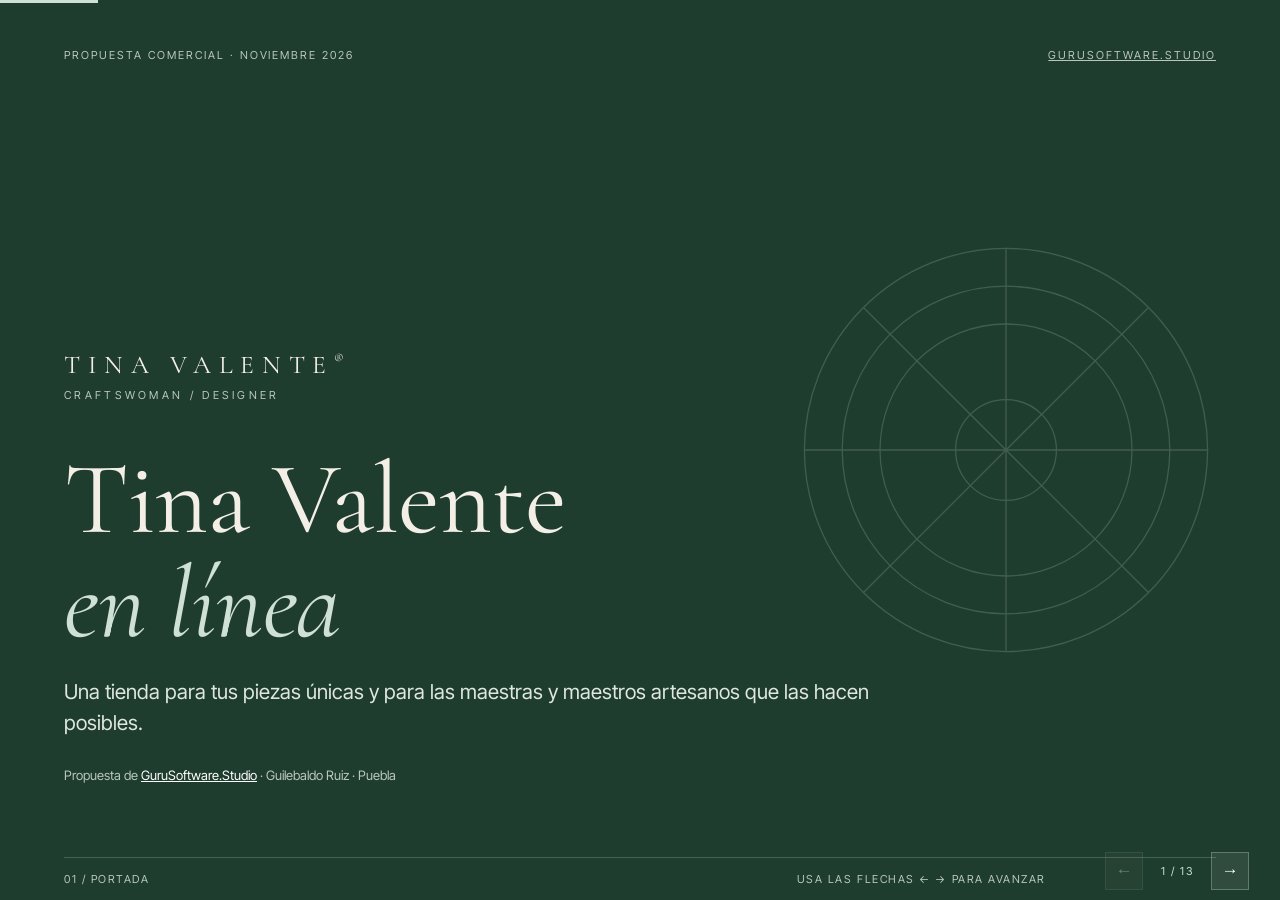
==== presentacion/index.html @ a42dd410 "Agregar presentación de propuesta en /presentacion (sin enlace desde el demo) Co-authored-by: guileb" ====
<!DOCTYPE html>
<html lang="es">
<head>
<meta name="robots" content="noindex, nofollow">
<meta charset="utf-8">
<meta name="viewport" content="width=device-width, initial-scale=1, viewport-fit=cover">
<title>Tina Valente en línea — Propuesta de GuruSoftware.Studio</title>
<meta name="description" content="Propuesta para la tienda en línea de Tina Valente, preparada por GuruSoftware.Studio.">
<style>
@font-face{font-family:"Cormorant";src:url([data-uri]) format("woff");font-weight:300 700;font-style:normal;font-display:swap}
@font-face{font-family:"Cormorant";src:url([data-uri]) format("woff");font-weight:300 700;font-style:italic;font-display:swap}
@font-face{font-family:"Inter Tight";src:url([data-uri]) format("woff");font-weight:100 900;font-style:normal;font-display:swap}
:root{
  --ivory:#faf7f1; --white:#fffdf9; --paper:#f3eee4; --line:#e3dccd;
  --ink:#1d1d1b; --muted:#6b675f; --green:#1f3d2e; --green2:#2f5a44; --greenSoft:#e7eee8; --rose:#f6e4e6; --roseInk:#8a3b4a;
  --serif:"Cormorant","Cormorant Garamond",Georgia,"Times New Roman",serif;
  --sans:"Inter Tight","Inter",system-ui,-apple-system,"Segoe UI",Roboto,sans-serif;
  --pad:clamp(20px,5vw,72px);
}
*{box-sizing:border-box;margin:0;padding:0}
html,body{font-variant-numeric:lining-nums;font-feature-settings:'lnum' 1;height:100%;background:var(--ivory);color:var(--ink);font-family:var(--sans);-webkit-font-smoothing:antialiased;overflow:hidden}
a{color:inherit}
.deck{position:fixed;inset:0;overflow:hidden}
.slide{position:absolute;inset:0;display:flex;flex-direction:column;padding:calc(var(--pad)*.75) var(--pad) 0;background:var(--ivory);
  opacity:0;visibility:hidden;transform:translateX(30px);transition:opacity .5s ease,transform .5s ease,visibility 0s linear .5s}
.slide.active{opacity:1;visibility:visible;transform:none;transition:opacity .5s ease,transform .5s ease}
.slide.prev{transform:translateX(-30px)}
.slide.dark{background:var(--green);color:#f4efe6}
.top{display:flex;justify-content:space-between;align-items:flex-start;gap:16px;flex:0 0 auto}
.logo{line-height:1;text-decoration:none;display:inline-block}
.logo .n{font-family:var(--serif);font-weight:500;letter-spacing:.22em;font-size:clamp(14px,1.4vw,18px)}
.logo .n sup{font-size:.55em;letter-spacing:0;vertical-align:.7em;margin-left:1px}
.logo .s{display:block;font-size:clamp(8px,.72vw,10px);letter-spacing:.2em;text-transform:uppercase;color:var(--muted);margin-top:5px}
.dark .logo .s{color:#b9c7bd}
.tag{font-size:11px;letter-spacing:.18em;text-transform:uppercase;color:var(--muted)}
.dark .tag{color:#b9c7bd}
.body{flex:1 1 auto;display:flex;flex-direction:column;justify-content:center;min-height:0;padding:clamp(16px,3vh,40px) 0;max-width:1240px;width:100%;margin:0 auto}
.eyebrow{font-size:12px;letter-spacing:.22em;text-transform:uppercase;color:var(--green2);margin-bottom:14px;font-weight:500}
.dark .eyebrow{color:#a9c4b2}
h1,h2,h3{font-family:var(--serif);font-weight:400;letter-spacing:-.01em;line-height:1.02}
h1{font-size:clamp(46px,8vw,112px)}
h2{font-size:clamp(34px,4.6vw,64px);margin-bottom:clamp(14px,2.4vh,28px)}
h3{font-size:clamp(22px,2vw,28px);margin-bottom:8px;line-height:1.1}
h2 em,h1 em{font-style:italic;color:var(--green2)}
.dark h1 em,.dark h2 em{color:#cfe0d4}
p,li{font-size:clamp(15px,1.3vw,19px);line-height:1.55}
.lead{font-size:clamp(17px,1.6vw,23px);line-height:1.5;color:#3b3934;max-width:820px}
.dark .lead{color:#dfe7e1}
.muted{color:var(--muted)}
.small{font-size:clamp(13px,1vw,15px)}
.grid{display:grid;gap:clamp(14px,2vw,28px)}
.g2{grid-template-columns:repeat(2,minmax(0,1fr))}
.g3{grid-template-columns:repeat(3,minmax(0,1fr))}
.g4{grid-template-columns:repeat(4,minmax(0,1fr))}
.card{background:var(--white);border:1px solid var(--line);padding:clamp(16px,1.8vw,28px)}
.card.soft{background:var(--paper);border-color:transparent}
.card.green{background:var(--green);color:#f4efe6;border-color:var(--green)}
.card .num{font-family:var(--serif);font-size:clamp(28px,2.6vw,40px);color:var(--green2);line-height:1;margin-bottom:10px;display:block}
.card.green .num{color:#cfe0d4}
.card.green .big{color:#fff}
.rule{height:1px;background:var(--line);margin:clamp(14px,2vh,24px) 0}
.pill{display:inline-block;font-size:11px;letter-spacing:.14em;text-transform:uppercase;padding:5px 10px;background:var(--rose);color:var(--roseInk);margin-bottom:12px}
.pill.g{background:var(--greenSoft);color:var(--green)}
.btn{display:inline-flex;align-items:center;gap:10px;font-size:12px;letter-spacing:.18em;text-transform:uppercase;text-decoration:none;padding:15px 22px;background:var(--green);color:#fff;border:1px solid var(--green);transition:background .2s}
.btn:hover{background:var(--green2)}
.btn.ghost{background:transparent;color:var(--green)}
.dark .btn{background:#f4efe6;color:var(--green);border-color:#f4efe6}
ul.clean{list-style:none}
ul.clean li{padding-left:22px;position:relative;margin:6px 0}
ul.clean li:before{content:"";position:absolute;left:0;top:.72em;width:10px;height:1px;background:var(--green2)}
.dark ul.clean li:before{background:#a9c4b2}
.big{font-family:var(--serif);font-size:clamp(40px,5vw,72px);line-height:1;color:var(--green)}
.dark .big{color:#fff}
.price-row{display:flex;justify-content:space-between;align-items:baseline;gap:16px;padding:clamp(8px,1.3vh,13px) 0;border-bottom:1px solid var(--line)}
.price-row span:first-child{font-size:clamp(15px,1.25vw,18px)}
.price-row span:last-child{font-family:var(--serif);font-size:clamp(20px,1.8vw,26px);white-space:nowrap}
.price-row.total{border-bottom:none;border-top:1px solid var(--ink);margin-top:4px}
.price-row.total span{font-weight:500}
.quote{font-family:var(--serif);font-style:italic;font-size:clamp(24px,2.7vw,40px);line-height:1.2}
.foot{flex:0 0 auto;display:flex;justify-content:space-between;align-items:center;gap:12px;padding:14px 0 calc(14px + env(safe-area-inset-bottom));border-top:1px solid var(--line);font-size:11px;letter-spacing:.14em;text-transform:uppercase;color:var(--muted)}
.dark .foot{border-color:rgba(255,255,255,.18);color:#b9c7bd}
.foot a{text-decoration:none}
.foot a:hover{text-decoration:underline}
/* demo */
.shots{display:grid;grid-template-columns:1.25fr 1fr .45fr;gap:clamp(10px,1.4vw,20px);align-items:start}
.shot{background:#fff;border:1px solid var(--line);box-shadow:0 18px 40px -24px rgba(31,61,46,.35);overflow:hidden}
.shot .bar{height:22px;background:var(--paper);display:flex;align-items:center;gap:5px;padding:0 9px;border-bottom:1px solid var(--line)}
.shot .bar i{width:7px;height:7px;border-radius:50%;background:#d5cdbd;display:block}
.shot .vp{height:clamp(220px,44vh,470px);overflow:hidden}
.shot img{display:block;width:100%;height:auto}
.shot.phone{border-radius:22px;border:6px solid #1d1d1b;box-shadow:0 18px 40px -20px rgba(0,0,0,.45)}
.shot.phone .vp{height:calc(clamp(220px,44vh,470px) + 22px)}
.shot figcaption{font-size:12px;color:var(--muted);padding:10px 12px;border-top:1px solid var(--line);background:#fff}
.caps{display:grid;grid-template-columns:1.25fr 1fr .45fr;gap:clamp(10px,1.4vw,20px);margin-top:10px}
.caps p{font-size:13px;color:var(--muted);line-height:1.4}
/* compare */
table.cmp{width:100%;border-collapse:collapse;background:var(--white)}
table.cmp th,table.cmp td{padding:clamp(8px,1.2vh,13px) clamp(10px,1vw,16px);border-bottom:1px solid var(--line);text-align:left;vertical-align:top;font-size:clamp(13px,1.05vw,16px);line-height:1.4}
table.cmp thead th{font-family:var(--serif);font-weight:500;font-size:clamp(19px,1.7vw,25px);background:var(--paper);border-bottom:1px solid var(--ink)}
table.cmp thead th small{display:block;font-family:var(--sans);font-size:11px;letter-spacing:.14em;text-transform:uppercase;color:var(--muted);font-weight:400;margin-top:3px}
table.cmp tbody th{font-weight:500;font-size:11px;letter-spacing:.14em;text-transform:uppercase;color:var(--muted);width:17%}
table.cmp td.v{font-family:var(--serif);font-size:clamp(18px,1.6vw,23px)}
.cmp-cards{display:none}
/* steps */
.steps{display:grid;grid-template-columns:repeat(4,1fr);gap:0;counter-reset:s;margin:clamp(10px,3vh,36px) 0}
.step{padding:22px 20px 22px 0;border-top:1px solid rgba(255,255,255,.3);position:relative}
.step:before{counter-increment:s;content:"0" counter(s);font-family:var(--serif);font-size:clamp(34px,3.4vw,52px);display:block;color:#cfe0d4;line-height:1;margin-bottom:12px}
.step:after{content:"";position:absolute;top:-4px;left:0;width:7px;height:7px;border-radius:50%;background:#f4efe6}
/* nav */
.nav{position:fixed;right:clamp(14px,2.4vw,36px);bottom:calc(10px + env(safe-area-inset-bottom));display:flex;gap:6px;z-index:10;align-items:center}
.nav button{width:38px;height:38px;border:1px solid var(--line);background:rgba(255,253,249,.92);color:var(--green);font-size:17px;cursor:pointer;display:flex;align-items:center;justify-content:center;transition:background .2s}
.nav button:hover{background:var(--greenSoft)}
.nav button:disabled{opacity:.35;cursor:default}
.count{font-size:11px;letter-spacing:.14em;color:var(--muted);min-width:56px;text-align:center;font-variant-numeric:tabular-nums}
.on-dark .count{color:#cfe0d4}
.on-dark .nav button{background:rgba(255,255,255,.08);border-color:rgba(255,255,255,.25);color:#fff}
.progress{position:fixed;left:0;top:0;height:3px;background:var(--green2);z-index:11;transition:width .4s ease}
.on-dark .progress{background:#cfe0d4}
.foot .right{padding-right:170px}
.hint{position:fixed;left:50%;bottom:64px;transform:translateX(-50%);background:var(--ink);color:#fff;font-size:12px;padding:9px 14px;letter-spacing:.06em;z-index:12;opacity:0;transition:opacity .5s;pointer-events:none;white-space:nowrap}
.hint.show{opacity:.88}
/* cover */
.cover .body{justify-content:flex-end;padding-bottom:clamp(30px,8vh,90px)}
.cover-mark{margin-bottom:clamp(24px,5vh,56px)}
.cover-mark .n{font-family:var(--serif);letter-spacing:.3em;font-size:clamp(18px,2vw,26px)}
.cover-mark .n sup{font-size:.5em;vertical-align:.8em;letter-spacing:0}
.cover-mark .s{display:block;font-size:11px;letter-spacing:.3em;text-transform:uppercase;color:#b9c7bd;margin-top:8px}
.cover .ornament{position:absolute;right:var(--pad);top:50%;transform:translateY(-50%);width:min(34vw,420px);opacity:.16;pointer-events:none}
@media (max-width:900px){
  .g3,.g4{grid-template-columns:repeat(2,minmax(0,1fr))}
  .shots,.caps{grid-template-columns:1fr 1fr}
  .shot.phone{display:none}.caps p:last-child{display:none}
  .steps{grid-template-columns:repeat(2,1fr)}
}
@media (max-width:700px){
  html,body{overflow:hidden}
  .slide{overflow-y:auto;-webkit-overflow-scrolling:touch;overscroll-behavior:contain;padding-top:18px}
  .body{justify-content:flex-start;flex:1 0 auto;padding:26px 0 30px}
  .cover .body{justify-content:flex-end}
  .g2,.g3,.g4{grid-template-columns:1fr}
  .top .tag{display:none}
  .shots,.caps{grid-template-columns:1fr}
  .caps{display:none}
  .shot figcaption{display:block}
  .shot .vp{height:260px}
  .shot.phone{display:block;max-width:240px;margin:0 auto}
  .shot.phone .vp{height:420px}
  .shot.phone figcaption{display:block}
  .cmp-wrap{display:none}
  .cmp-cards{display:grid;gap:14px}
  .steps{grid-template-columns:1fr}
  .step{padding:16px 0}
  .foot{padding-bottom:calc(64px + env(safe-area-inset-bottom))}
  .foot .right{padding-right:0}
  .cover .ornament{display:none}
  .hide-m{display:none}
}
@media (max-height:760px) and (min-width:701px){
  p,li{font-size:15px;line-height:1.45}
  .card{padding:14px 16px}
  h2{font-size:clamp(30px,4vw,48px);margin-bottom:12px}
}
@media print{
  html,body{overflow:visible;height:auto}
  .deck{position:static}
  .slide{position:relative;opacity:1;visibility:visible;transform:none;height:100vh;page-break-after:always}
  .nav,.progress,.hint{display:none}
}
</style>
</head>
<body>
<div class="progress" id="progress"></div>
<main class="deck" id="deck" aria-live="polite">

<!-- 1 PORTADA -->
<section class="slide dark cover" data-title="Portada">
  <div class="top">
    <span class="tag">Propuesta comercial · Noviembre 2026</span>
    <a class="tag" href="https://gurusoftware.studio" target="_blank" rel="noopener">GuruSoftware.Studio</a>
  </div>
  <svg class="ornament" viewBox="0 0 200 200" aria-hidden="true"><g fill="none" stroke="#fff" stroke-width=".6"><circle cx="100" cy="100" r="96"/><circle cx="100" cy="100" r="78"/><circle cx="100" cy="100" r="60"/><path d="M100 4v192M4 100h192M32 32l136 136M168 32L32 168"/><circle cx="100" cy="100" r="24"/></g></svg>
  <div class="body">
    <div class="cover-mark"><span class="n">TINA VALENTE<sup>®</sup></span><span class="s">Craftswoman / Designer</span></div>
    <h1>Tina Valente<br><em>en línea</em></h1>
    <p class="lead" style="margin-top:22px">Una tienda para tus piezas únicas y para las maestras y maestros artesanos que las hacen posibles.</p>
    <p class="small" style="margin-top:26px;color:#b9c7bd">Propuesta de <a href="https://gurusoftware.studio" target="_blank" rel="noopener" style="color:#fff">GuruSoftware.Studio</a> · Guilebaldo Ruiz · Puebla</p>
  </div>
  <div class="foot"><span>01 / Portada</span><span class="right hide-m">Usa las flechas ← → para avanzar</span></div>
</section>

<!-- 2 RETO -->
<section class="slide" data-title="Tu reto">
  <div class="top"><span class="logo"><span class="n">TINA VALENTE<sup>®</sup></span><span class="s">Craftswoman / Designer</span></span><span class="tag">Tu reto</span></div>
  <div class="body">
    <p class="eyebrow">Dónde estamos hoy</p>
    <h2>Tienes algo muy valioso,<br><em>pero hoy casi no se ve en internet.</em></h2>
    <div class="grid g3" style="margin-top:10px">
      <div class="card"><span class="num">01</span><h3>Piezas únicas</h3><p class="muted">Cada pieza existe una sola vez. Cuando se vende, ya no hay otra igual, y eso hay que cuidarlo para no vender dos veces lo mismo.</p></div>
      <div class="card"><span class="num">02</span><h3>Muchas manos, muchos estados</h3><p class="muted">Trabajas con artesanas y artesanos de distintas comunidades y estados de México. Cada uno merece su crédito.</p></div>
      <div class="card"><span class="num">03</span><h3>Casi nada en digital</h3><p class="muted">Hay poco material en línea: pocas fotos, pocas historias y ningún lugar propio donde vender o recibir reservas.</p></div>
    </div>
  </div>
  <div class="foot"><span>02 / Tu reto</span><span class="right"><a href="https://gurusoftware.studio" target="_blank" rel="noopener">GuruSoftware.Studio</a></span></div>
</section>

<!-- 3 IDEA -->
<section class="slide" data-title="La idea">
  <div class="top"><span class="logo"><span class="n">TINA VALENTE<sup>®</sup></span><span class="s">Craftswoman / Designer</span></span><span class="tag">La idea</span></div>
  <div class="body">
    <p class="eyebrow">La idea</p>
    <h2>Una tienda donde las <em>maestras y maestros artesanos</em> están al frente.</h2>
    <div class="grid g3">
      <div class="card soft"><span class="num">México</span><h3>El mapa como puerta de entrada</h3><p class="muted">La gente entra por el mapa de México y descubre quién trabaja en cada estado.</p></div>
      <div class="card soft"><span class="num">Crédito</span><h3>Cada pieza dice quién la hizo</h3><p class="muted">Nombre de la artesana o artesano, su comunidad y su técnica. El crédito va al frente, no escondido.</p></div>
      <div class="card soft"><span class="num">Orden</span><h3>Dos colecciones separadas</h3><p class="muted"><strong>Colección Tina Valente</strong>: tus diseños.<br><strong>Maestras y maestros artesanos</strong>: el trabajo de cada taller.</p></div>
    </div>
  </div>
  <div class="foot"><span>03 / La idea</span><span class="right"><a href="https://gurusoftware.studio" target="_blank" rel="noopener">GuruSoftware.Studio</a></span></div>
</section>

<!-- 4 DEMO -->
<section class="slide" data-title="La demo">
  <div class="top"><span class="logo"><span class="n">TINA VALENTE<sup>®</sup></span><span class="s">Craftswoman / Designer</span></span><span class="tag">La demo</span></div>
  <div class="body">
    <div style="display:flex;justify-content:space-between;align-items:flex-end;gap:20px;flex-wrap:wrap;margin-bottom:clamp(14px,2.4vh,26px)">
      <div><p class="eyebrow">Míralo funcionando</p><h2 style="margin-bottom:0">Ya puedes <em>recorrer la demo</em>.</h2></div>
      <a class="btn" href="https://tinavalente.vercel.app" target="_blank" rel="noopener">Abrir la demo →</a>
    </div>
    <div class="shots">
      <figure class="shot"><div class="bar"><i></i><i></i><i></i></div><div class="vp"><img src="[data-uri]" alt="Página de inicio de la demo con el mapa de México"></div><figcaption>Inicio con el mapa de México</figcaption></figure>
      <figure class="shot"><div class="bar"><i></i><i></i><i></i></div><div class="vp"><img src="[data-uri]" alt="Ficha de una pieza con su autoría"></div><figcaption>Ficha de pieza con quién la hizo</figcaption></figure>
      <figure class="shot phone"><div class="vp"><img src="[data-uri]" alt="La demo vista en un celular"></div><figcaption>Así se ve en el celular</figcaption></figure>
    </div>
    <p class="small muted" style="margin-top:14px">Demo con contenido de ejemplo: no cobra ni hace reservas reales. <a href="https://tinavalente.vercel.app" target="_blank" rel="noopener">tinavalente.vercel.app</a></p>
  </div>
  <div class="foot"><span>04 / La demo</span><span class="right"><a href="https://gurusoftware.studio" target="_blank" rel="noopener">GuruSoftware.Studio</a></span></div>
</section>

<!-- 5 INCLUYE -->
<section class="slide" data-title="Qué incluye">
  <div class="top"><span class="logo"><span class="n">TINA VALENTE<sup>®</sup></span><span class="s">Craftswoman / Designer</span></span><span class="tag">Qué incluye</span></div>
  <div class="body">
    <p class="eyebrow">El sitio real</p>
    <h2>Todo lo que tendrá <em>tu tienda</em>.</h2>
    <div class="grid g4">
      <div class="card"><h3>Venta de piezas únicas</h3><p class="muted small">Cuando alguien compra, la pieza se marca como vendida sola.</p></div>
      <div class="card"><h3>Reservas de experiencias</h3><p class="muted small">Visitas a talleres con fecha, cupo y precio.</p></div>
      <div class="card"><h3>Tu propio panel</h3><p class="muted small">Tú subes piezas, productores y experiencias, sin depender de nadie.</p></div>
      <div class="card"><h3>Envíos fáciles</h3><p class="muted small">Tarifa fija nacional e internacional que tú decides. Se elige sola según la dirección del cliente.</p></div>
      <div class="card"><h3>Pagos</h3><p class="muted small">Con tarjeta, OXXO y SPEI.</p></div>
      <div class="card"><h3>Correos de confirmación</h3><p class="muted small">Tu cliente y tú reciben un correo con cada compra o reserva.</p></div>
      <div class="card"><h3>Dominio propio</h3><p class="muted small">Tu propia dirección en internet, a tu nombre.</p></div>
      <div class="card green"><span class="num">4 semanas</span><p class="small">Tiempo de entrega, contando desde el enganche.</p></div>
    </div>
  </div>
  <div class="foot"><span>05 / Qué incluye</span><span class="right"><a href="https://gurusoftware.studio" target="_blank" rel="noopener">GuruSoftware.Studio</a></span></div>
</section>

<!-- 6 VALOR -->
<section class="slide" data-title="Por qué vale">
  <div class="top"><span class="logo"><span class="n">TINA VALENTE<sup>®</sup></span><span class="s">Craftswoman / Designer</span></span><span class="tag">El valor</span></div>
  <div class="body">
    <div class="grid g2" style="align-items:center;gap:clamp(24px,5vw,72px)">
      <div>
        <p class="eyebrow">Por qué vale</p>
        <h2><span class="big" style="font-size:inherit">$95,000</span> <span style="font-size:.5em" class="muted">+ IVA</span></h2>
        <p class="lead">No es una página sencilla. Es una <strong>tienda que cobra, reserva y guarda tu inventario</strong>.</p>
        <p class="small muted" style="margin-top:18px">Como referencia: en México, una tienda hecha a la medida y conectada a otros servicios cuesta de <strong>$50,000 a $80,000 o más</strong>.</p>
      </div>
      <div>
        <p class="tag" style="margin-bottom:6px">Lo que costaría cada parte por separado</p>
        <div class="price-row"><span>Diseño y desarrollo</span><span>$30,000</span></div>
        <div class="price-row"><span>Mapa interactivo</span><span>$12,000</span></div>
        <div class="price-row"><span>Reservas de experiencias</span><span>$18,000</span></div>
        <div class="price-row"><span>Pagos en línea</span><span>$8,000</span></div>
        <div class="price-row"><span>Panel de administración</span><span>$20,000</span></div>
        <div class="price-row"><span>Carga inicial de tu catálogo</span><span>$8,000</span></div>
        <div class="price-row total"><span>Suma de las partes</span><span>$96,000</span></div>
        <div class="price-row" style="border:none;color:var(--green)"><span><strong>Precio del proyecto</strong></span><span>$95,000 <small style="font-family:var(--sans);font-size:13px">+ IVA</small></span></div>
      </div>
    </div>
  </div>
  <div class="foot"><span>06 / Por qué vale</span><span class="right"><a href="https://gurusoftware.studio" target="_blank" rel="noopener">GuruSoftware.Studio</a></span></div>
</section>

<!-- 7 MANTENER -->
<section class="slide" data-title="Mantenerla">
  <div class="top"><span class="logo"><span class="n">TINA VALENTE<sup>®</sup></span><span class="s">Craftswoman / Designer</span></span><span class="tag">Mantenerla</span></div>
  <div class="body">
    <p class="eyebrow">Qué cuesta mantenerla</p>
    <h2>Una tienda es como un taller: <em>hay que cuidarla.</em></h2>
    <p class="lead" style="margin-bottom:clamp(14px,2.5vh,28px)">Una página sencilla casi no cuesta mantener. Esta tienda sí necesita un lugar donde vivir, una dirección y alguien que la cuide.</p>
    <div class="grid g3">
      <div class="card"><span class="pill g">Dominio</span><h3>Tu dirección en internet</h3><p class="muted small">Aproximadamente <strong>$600 al año</strong>.</p></div>
      <div class="card"><span class="pill g">Servidor</span><h3>La casa de tu tienda</h3><p class="muted small">La computadora en internet donde vive tu sitio, encendida todo el día.</p></div>
      <div class="card"><span class="pill g">Soporte</span><h3>Alguien que la cuida</h3><p class="muted small">Revisar que todo funcione y ayudarte cuando lo necesites.</p></div>
    </div>
    <div class="card soft" style="margin-top:clamp(14px,2vw,24px)">
      <p class="small"><strong>Comisiones por cobrar:</strong> cada vez que vendes, la plataforma de pagos se queda con una pequeña comisión. <strong>La cobra la plataforma de pagos, no GuruSoftware.Studio.</strong><br>
      <span class="muted">Mercado Pago: ~2.95% a 3.49% + IVA · Stripe: 3.6% + $3 por cobro.</span></p>
    </div>
  </div>
  <div class="foot"><span>07 / Mantenerla</span><span class="right"><a href="https://gurusoftware.studio" target="_blank" rel="noopener">GuruSoftware.Studio</a></span></div>
</section>

<!-- 8 OPCION A -->
<section class="slide" data-title="Opción A">
  <div class="top"><span class="logo"><span class="n">TINA VALENTE<sup>®</sup></span><span class="s">Craftswoman / Designer</span></span><span class="tag">Opción A</span></div>
  <div class="body">
    <div class="grid g2" style="align-items:center;gap:clamp(24px,5vw,72px)">
      <div>
        <p class="eyebrow">Opción A</p>
        <h2>Compra a <em>12 meses</em></h2>
        <p class="lead">Pagas tu tienda en un año. <strong>El sitio es tuyo.</strong></p>
        <ul class="clean" style="margin-top:18px">
          <li>Mensualidades sin intereses.</li>
          <li>El primer año incluye servidor, dominio y soporte.</li>
          <li>Desde el año 2: renovación anual de <strong>$7,500</strong> (dominio, servidor y soporte de unas 3 horas al mes).</li>
        </ul>
      </div>
      <div class="grid" style="gap:14px">
        <div class="card"><p class="tag">Enganche</p><p class="big">$25,000</p></div>
        <div class="card green"><p class="tag" style="color:#b9c7bd">12 mensualidades de</p><p class="big">$5,834</p><p class="small" style="margin-top:6px;color:#cfe0d4">sin intereses</p></div>
        <div class="card soft"><p class="tag">Desde el año 2</p><p class="big" style="font-size:clamp(30px,3vw,44px)">$7,500 <span class="small muted" style="font-family:var(--sans)">al año</span></p></div>
      </div>
    </div>
  </div>
  <div class="foot"><span>08 / Opción A</span><span class="right"><a href="https://gurusoftware.studio" target="_blank" rel="noopener">GuruSoftware.Studio</a></span></div>
</section>

<!-- 9 OPCION B -->
<section class="slide" data-title="Opción B">
  <div class="top"><span class="logo"><span class="n">TINA VALENTE<sup>®</sup></span><span class="s">Craftswoman / Designer</span></span><span class="tag">Opción B</span></div>
  <div class="body">
    <div style="display:flex;justify-content:space-between;align-items:flex-end;gap:24px;flex-wrap:wrap">
      <div><p class="eyebrow">Opción B</p><h2 style="margin-bottom:6px">Todo incluido a <em>5 años</em></h2>
      <p class="lead">Una cuota fija y baja. Dominio, servidor, soporte y cambios pequeños, incluidos.</p></div>
      <div style="display:flex;gap:14px;flex-wrap:wrap">
        <div class="card"><p class="tag">Enganche</p><p class="big" style="font-size:clamp(32px,3.4vw,52px)">$15,000</p></div>
        <div class="card green"><p class="tag" style="color:#b9c7bd">60 mensualidades de</p><p class="big" style="font-size:clamp(32px,3.4vw,52px)">$2,500</p><p class="small" style="color:#cfe0d4">sin intereses</p></div>
      </div>
    </div>
    <div class="grid g2" style="margin-top:clamp(16px,3vh,32px)">
      <div class="card soft"><span class="pill g">Incluido · cambio pequeño</span>
        <ul class="clean small">
          <li>Ajustes de diseño o de acomodo en las páginas que ya existen.</li>
          <li>Ayuda cuando algo se trabe.</li>
          <li>Y tú misma cambias textos, fotos, precios y productos desde tu panel, cuando quieras.</li>
        </ul></div>
      <div class="card"><span class="pill">Se cotiza aparte · función nueva</span>
        <ul class="clean small">
          <li>Páginas o secciones nuevas.</li>
          <li>Otro idioma.</li>
          <li>Cupones de descuento.</li>
          <li>Conexiones con otros sistemas.</li>
          <li>Aplicaciones para celular.</li>
        </ul></div>
    </div>
  </div>
  <div class="foot"><span>09 / Opción B</span><span class="right"><a href="https://gurusoftware.studio" target="_blank" rel="noopener">GuruSoftware.Studio</a></span></div>
</section>

<!-- 10 OPCION C -->
<section class="slide dark" data-title="Opción C">
  <div class="top"><span class="logo"><span class="n">TINA VALENTE<sup>®</sup></span><span class="s">Craftswoman / Designer</span></span><span class="tag">Opción C</span></div>
  <div class="body">
    <p class="eyebrow">Opción C · Coding Investor</p>
    <h2>Tu <em>socio tecnológico</em></h2>
    <p class="quote" style="margin-bottom:clamp(18px,3vh,34px);max-width:900px">“Yo invierto mi trabajo en tu tienda y gano cuando tú vendes.”</p>
    <div class="grid g3">
      <div class="card" style="background:rgba(255,255,255,.06);border-color:rgba(255,255,255,.18)"><p class="tag">Enganche</p><p class="big" style="font-size:clamp(32px,3.4vw,52px)">$15,000</p></div>
      <div class="card" style="background:rgba(255,255,255,.06);border-color:rgba(255,255,255,.18)"><p class="tag">Al mes · servidor y soporte</p><p class="big" style="font-size:clamp(32px,3.4vw,52px)">$1,500</p><p class="small" style="color:#cfe0d4">mínimo 36 meses</p></div>
      <div class="card" style="background:rgba(255,255,255,.06);border-color:rgba(255,255,255,.18)"><p class="tag">De tus ventas en línea</p><p class="big" style="font-size:clamp(32px,3.4vw,52px)">8%</p><p class="small" style="color:#cfe0d4">piezas y experiencias</p></div>
    </div>
    <ul class="clean" style="margin-top:clamp(16px,3vh,28px);max-width:960px">
      <li>El 8% se puede revisar en la plataforma de pagos: todo es transparente.</li>
      <li>Al terminar los 36 meses, puedes comprar mi parte pagando lo que falte para llegar a $95,000, o un monto que acordemos.</li>
    </ul>
  </div>
  <div class="foot"><span>10 / Opción C</span><span class="right"><a href="https://gurusoftware.studio" target="_blank" rel="noopener">GuruSoftware.Studio</a></span></div>
</section>

<!-- 11 COMPARATIVA -->
<section class="slide" data-title="Comparativa">
  <div class="top"><span class="logo"><span class="n">TINA VALENTE<sup>®</sup></span><span class="s">Craftswoman / Designer</span></span><span class="tag">Comparativa</span></div>
  <div class="body">
    <p class="eyebrow">Las 3 opciones lado a lado</p>
    <h2>¿Cuál te <em>conviene más</em>?</h2>
    <div class="cmp-wrap">
    <table class="cmp">
      <thead><tr><th></th><th>A<small>Compra a 12 meses</small></th><th>B<small>Todo incluido 5 años</small></th><th>C<small>Coding Investor</small></th></tr></thead>
      <tbody>
        <tr><th>Enganche</th><td class="v">$25,000</td><td class="v">$15,000</td><td class="v">$15,000</td></tr>
        <tr><th>Pago mensual</th><td>$5,834 × 12 meses<br><span class="muted">luego $7,500 al año</span></td><td>$2,500 × 60 meses</td><td>$1,500 al mes<br><span class="muted">+ 8% de ventas en línea</span></td></tr>
        <tr><th>Duración</th><td>12 meses<br><span class="muted">+ renovación anual</span></td><td>60 meses (5 años)</td><td>Mínimo 36 meses</td></tr>
        <tr><th>Total aprox. en 5 años</th><td class="v">≈ $125,000</td><td class="v">$165,000</td><td>$15,000 + $1,500 × meses + 8% de ventas<br><span class="muted">(variable)</span></td></tr>
        <tr><th>¿De quién es el sitio?</th><td>Tuyo</td><td>Todo lo pagado cuenta como abono a los $95,000</td><td>Compartido; puedes comprar mi parte al terminar los 36 meses</td></tr>
        <tr><th>Conviene si…</th><td>Puedes dar más al inicio y quieres pagar menos en total.</td><td>Prefieres una cuota baja y fija, sin preocuparte de nada.</td><td>Quieres empezar con poco y que yo gane solo cuando tú vendes.</td></tr>
      </tbody>
    </table>
    </div>
    <div class="cmp-cards">
      <div class="card"><span class="pill g">A · Compra a 12 meses</span>
        <div class="price-row"><span>Enganche</span><span>$25,000</span></div>
        <div class="price-row"><span>Pago mensual</span><span>$5,834 × 12</span></div>
        <div class="price-row"><span>Después</span><span>$7,500 al año</span></div>
        <div class="price-row"><span>Total aprox. 5 años</span><span>≈ $125,000</span></div>
        <p class="small muted" style="margin-top:10px">El sitio es tuyo. Conviene si puedes dar más al inicio y quieres pagar menos en total.</p></div>
      <div class="card"><span class="pill g">B · Todo incluido 5 años</span>
        <div class="price-row"><span>Enganche</span><span>$15,000</span></div>
        <div class="price-row"><span>Pago mensual</span><span>$2,500 × 60</span></div>
        <div class="price-row"><span>Total aprox. 5 años</span><span>$165,000</span></div>
        <p class="small muted" style="margin-top:10px">Todo lo pagado cuenta como abono a los $95,000. Conviene si prefieres una cuota baja y fija, sin preocuparte de nada.</p></div>
      <div class="card"><span class="pill g">C · Coding Investor</span>
        <div class="price-row"><span>Enganche</span><span>$15,000</span></div>
        <div class="price-row"><span>Pago mensual</span><span>$1,500</span></div>
        <div class="price-row"><span>De tus ventas</span><span>8%</span></div>
        <div class="price-row"><span>Duración</span><span>Mín. 36 meses</span></div>
        <p class="small muted" style="margin-top:10px">Total variable: $15,000 + $1,500 × meses + 8% de ventas. Sitio compartido; puedes comprar mi parte al terminar los 36 meses. Conviene si quieres empezar con poco.</p></div>
    </div>
  </div>
  <div class="foot"><span>11 / Comparativa</span><span class="right"><a href="https://gurusoftware.studio" target="_blank" rel="noopener">GuruSoftware.Studio</a></span></div>
</section>

<!-- 12 REGLAS -->
<section class="slide" data-title="Reglas claras">
  <div class="top"><span class="logo"><span class="n">TINA VALENTE<sup>®</sup></span><span class="s">Craftswoman / Designer</span></span><span class="tag">Reglas claras</span></div>
  <div class="body">
    <p class="eyebrow">Sin letras chiquitas</p>
    <h2>Reglas <em>claras</em></h2>
    <div class="grid g2">
      <div class="card"><h3>Todo cuenta</h3><p class="muted">Todo lo que pagas cuenta como abono al total de <strong>$95,000</strong>.</p></div>
      <div class="card"><h3>Tu dominio, a tu nombre</h3><p class="muted">La dirección de tu tienda siempre está a tu nombre, en cualquier opción.</p></div>
      <div class="card"><h3>Si cancelas antes (opción B)</h3><p class="muted">Pagas una cuota de cancelación del <strong>30% de lo que falte por pagar</strong>. O, si prefieres, te quedas con el sitio pagando lo que falte para $95,000, <strong>sin cuota</strong>, y te entrego el código, el dominio y todo el traspaso.</p></div>
      <div class="card"><h3>Sin sorpresas</h3><p class="muted">Mensualidades <strong>sin intereses</strong>. El precio del proyecto es <strong>más IVA</strong>; las mensualidades aquí se muestran sin IVA.</p></div>
    </div>
  </div>
  <div class="foot"><span>12 / Reglas claras</span><span class="right"><a href="https://gurusoftware.studio" target="_blank" rel="noopener">GuruSoftware.Studio</a></span></div>
</section>

<!-- 13 SIGUIENTES PASOS -->
<section class="slide dark" data-title="Siguientes pasos">
  <div class="top"><span class="logo"><span class="n">TINA VALENTE<sup>®</sup></span><span class="s">Craftswoman / Designer</span></span><span class="tag">Siguientes pasos</span></div>
  <div class="body">
    <p class="eyebrow">Siguientes pasos</p>
    <h2>Empecemos <em>cuando tú digas</em>.</h2>
    <div class="steps">
      <div class="step"><h3>Eliges tu opción</h3><p class="small" style="color:#cfe0d4">A, B o C: la que mejor te acomode.</p></div>
      <div class="step"><h3>Das el enganche</h3><p class="small" style="color:#cfe0d4">Y arrancamos de inmediato.</p></div>
      <div class="step"><h3>4 semanas de trabajo</h3><p class="small" style="color:#cfe0d4">Armamos tu tienda y cargamos tu catálogo.</p></div>
      <div class="step"><h3>Lanzamiento</h3><p class="small" style="color:#cfe0d4">Tu tienda abre sus puertas al mundo.</p></div>
    </div>
    <div style="display:flex;justify-content:space-between;align-items:flex-end;gap:24px;flex-wrap:wrap">
      <div>
        <p class="tag" style="margin-bottom:8px">Contacto</p>
        <p style="font-family:var(--serif);font-size:clamp(26px,2.6vw,38px);line-height:1.1">Guilebaldo Ruiz</p>
        <p><a href="https://gurusoftware.studio" target="_blank" rel="noopener" style="color:#fff">GuruSoftware.Studio</a> <span style="color:#b9c7bd">· Puebla</span></p>
      </div>
      <a class="btn" href="https://gurusoftware.studio" target="_blank" rel="noopener">gurusoftware.studio →</a>
    </div>
  </div>
  <div class="foot"><span>13 / Gracias</span><span class="right"><a href="https://tinavalente.vercel.app" target="_blank" rel="noopener">tinavalente.vercel.app</a></span></div>
</section>

</main>
<nav class="nav" aria-label="Navegación de diapositivas">
  <button id="prev" aria-label="Anterior">←</button>
  <span class="count" id="count">1 / 13</span>
  <button id="next" aria-label="Siguiente">→</button>
</nav>
<div class="hint" id="hint">Desliza para avanzar →</div>
<script>
(function(){
  var slides=[].slice.call(document.querySelectorAll('.slide')),n=slides.length,i=0;
  var prog=document.getElementById('progress'),count=document.getElementById('count'),pb=document.getElementById('prev'),nb=document.getElementById('next');
  function go(k,push){
    k=Math.max(0,Math.min(n-1,k));
    slides.forEach(function(s,j){s.classList.toggle('active',j===k);s.classList.toggle('prev',j<k);s.setAttribute('aria-hidden',j===k?'false':'true')});
    i=k;slides[k].scrollTop=0;
    prog.style.width=((k+1)/n*100)+'%';
    count.textContent=(k+1)+' / '+n;
    pb.disabled=k===0;nb.disabled=k===n-1;
    document.body.classList.toggle('on-dark',slides[k].classList.contains('dark'));
    if(push!==false&&location.hash!=='#'+(k+1))history.replaceState(null,'','#'+(k+1));
  }
  pb.onclick=function(){go(i-1)};nb.onclick=function(){go(i+1)};
  document.addEventListener('keydown',function(e){
    if(e.altKey||e.ctrlKey||e.metaKey)return;
    var k=e.key;
    if(k==='ArrowRight'||k==='PageDown'||k===' '||k==='Enter'&&e.target===document.body){e.preventDefault();go(i+1)}
    else if(k==='ArrowLeft'||k==='PageUp'||k==='Backspace'){e.preventDefault();go(i-1)}
    else if(k==='Home'){e.preventDefault();go(0)}
    else if(k==='End'){e.preventDefault();go(n-1)}
    else if(window.innerWidth>700&&(k==='ArrowDown')){e.preventDefault();go(i+1)}
    else if(window.innerWidth>700&&(k==='ArrowUp')){e.preventDefault();go(i-1)}
  });
  var sx=0,sy=0,st=0,tracking=false;
  document.addEventListener('touchstart',function(e){if(e.touches.length!==1)return;tracking=true;sx=e.touches[0].clientX;sy=e.touches[0].clientY;st=Date.now()},{passive:true});
  document.addEventListener('touchend',function(e){
    if(!tracking)return;tracking=false;
    var t=e.changedTouches[0],dx=t.clientX-sx,dy=t.clientY-sy;
    if(Math.abs(dx)>50&&Math.abs(dx)>Math.abs(dy)*1.4&&Date.now()-st<900){go(dx<0?i+1:i-1)}
  },{passive:true});
  var wl=0;
  document.addEventListener('wheel',function(e){
    if(window.innerWidth<=700)return;
    var now=Date.now();if(now-wl<700)return;
    if(Math.abs(e.deltaY)>30){wl=now;go(e.deltaY>0?i+1:i-1)}
  },{passive:true});
  window.addEventListener('hashchange',function(){var h=parseInt(location.hash.slice(1),10);if(h&&h-1!==i)go(h-1,false)});
  var h=parseInt(location.hash.slice(1),10);go(h?h-1:0,false);
  if('ontouchstart' in window){var hint=document.getElementById('hint');setTimeout(function(){hint.classList.add('show')},700);setTimeout(function(){hint.classList.remove('show')},3700)}
})();
</script>
</body>
</html>
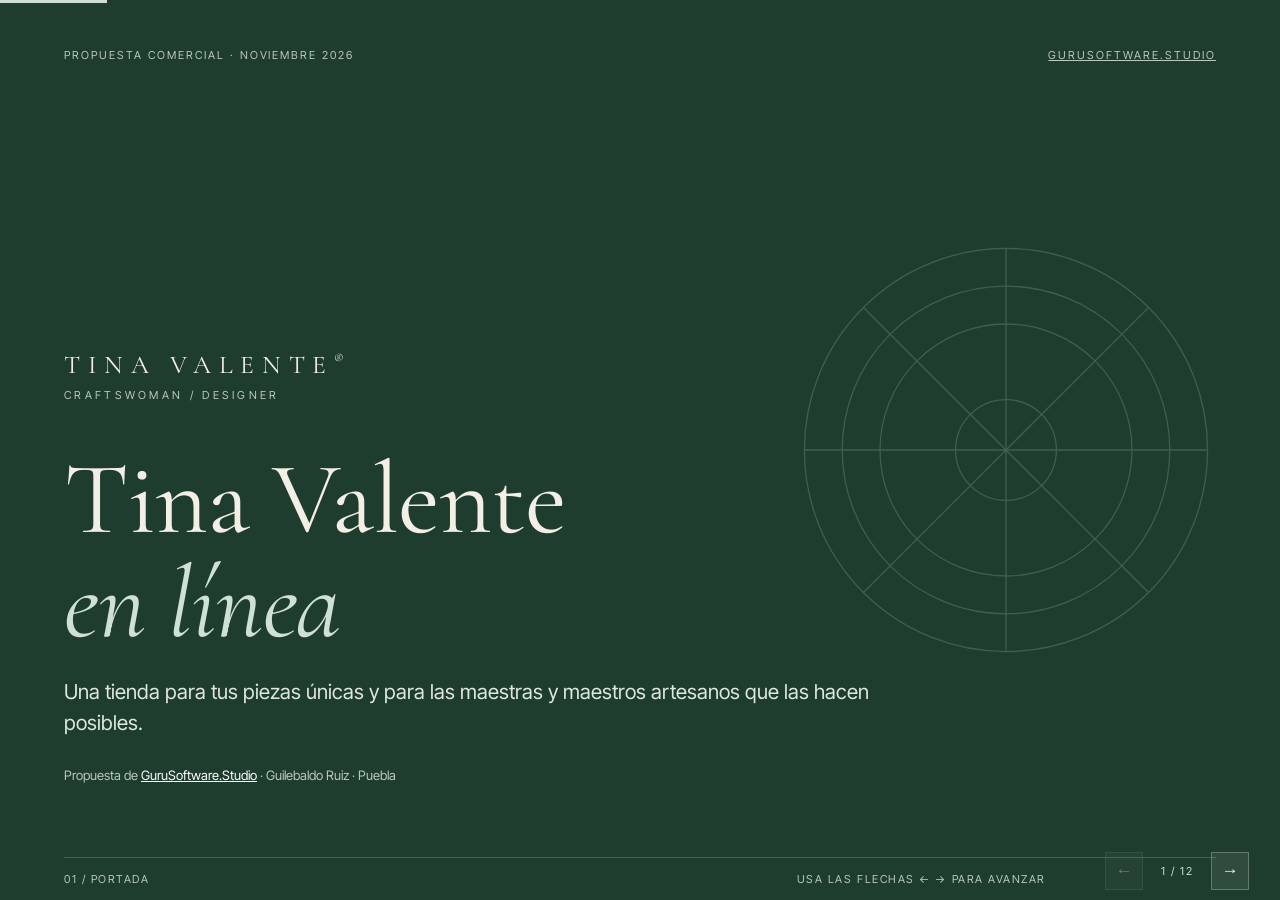
==== commit 36481c86: "Presentación: nuevo precio $50,000 y calculadoras de pago Co-authored-by: guilebaldo <guilebaldo@use" ====
--- a/presentacion/index.html
+++ b/presentacion/index.html
@@ -76,6 +76,12 @@
 .price-row span:last-child{font-family:var(--serif);font-size:clamp(20px,1.8vw,26px);white-space:nowrap}
 .price-row.total{border-bottom:none;border-top:1px solid var(--ink);margin-top:4px}
 .price-row.total span{font-weight:500}
+.price-row small.d{display:block;font-family:var(--sans);font-size:clamp(12px,.92vw,14px);line-height:1.4;color:var(--muted);margin-top:3px;font-weight:400}
+.price-row b.k{font-family:var(--serif);font-weight:500;color:var(--green2);margin-right:8px}
+.price-row em.t{font-style:normal;font-size:10px;letter-spacing:.14em;text-transform:uppercase;color:var(--muted);margin-left:6px;white-space:nowrap}
+.price-row small.p{font-size:.85em}
+.card.opt{background:transparent;border:1px dashed var(--green2)}
+.card.opt .price-row{border:none;padding:0}
 .quote{font-family:var(--serif);font-style:italic;font-size:clamp(24px,2.7vw,40px);line-height:1.2}
 .foot{flex:0 0 auto;display:flex;justify-content:space-between;align-items:center;gap:12px;padding:14px 0 calc(14px + env(safe-area-inset-bottom));border-top:1px solid var(--line);font-size:11px;letter-spacing:.14em;text-transform:uppercase;color:var(--muted)}
 .dark .foot{border-color:rgba(255,255,255,.18);color:#b9c7bd}
@@ -126,6 +132,34 @@
 .cover-mark .n sup{font-size:.5em;vertical-align:.8em;letter-spacing:0}
 .cover-mark .s{display:block;font-size:11px;letter-spacing:.3em;text-transform:uppercase;color:#b9c7bd;margin-top:8px}
 .cover .ornament{position:absolute;right:var(--pad);top:50%;transform:translateY(-50%);width:min(34vw,420px);opacity:.16;pointer-events:none}
+/* calculadoras */
+.calc .ctl{border:none;margin:0 0 clamp(12px,2.4vh,22px);padding:0;min-width:0}
+.calc .ctl legend,.calc .ctl label.tag{display:block;margin-bottom:10px}
+.calc .val{font-family:var(--serif);font-size:clamp(22px,2vw,28px);color:var(--green);letter-spacing:0;text-transform:none;margin-left:6px}
+.dark .calc .val{color:#fff}
+.seg{display:flex;border:1px solid var(--green);background:var(--white)}
+.seg label{flex:1;position:relative;cursor:pointer}
+.seg input{position:absolute;top:0;left:0;width:100%;height:100%;opacity:0;margin:0;cursor:pointer}
+.seg span{display:block;text-align:center;padding:12px 8px;font-size:14px;color:var(--green)}
+.seg label+label span{border-left:1px solid var(--green)}
+.seg input:checked+span{background:var(--green);color:#fff}
+.seg input:focus-visible+span{outline:2px solid var(--green2);outline-offset:2px}
+.calc input[type=range]{width:100%;accent-color:var(--green);height:32px;cursor:pointer;touch-action:pan-y}
+.dark .calc input[type=range]{accent-color:#cfe0d4}
+.calc .scale{display:flex;justify-content:space-between;font-size:12px;color:var(--muted)}
+.dark .calc .scale{color:#b9c7bd}
+.money{display:flex;align-items:center;gap:8px;border-bottom:1px solid rgba(255,255,255,.45);padding:4px 0;font-family:var(--serif);font-size:clamp(22px,2vw,28px)}
+.money:focus-within{border-color:#fff}
+.money input{background:transparent;border:none;color:inherit;font:inherit;width:100%;min-width:0;outline:none}
+.money .muted{font-family:var(--sans);font-size:12px;letter-spacing:.14em;color:#b9c7bd}
+.res .rows{margin-top:clamp(8px,1.8vh,16px)}
+.card.green .price-row{border-color:rgba(255,255,255,.18)}
+.card.green .pill{background:rgba(255,255,255,.12);color:#fff}
+.dark .card.res.light{background:var(--white);color:var(--ink);border-color:var(--white)}
+.dark .card.res.light .big{color:var(--green)}
+.dark .card.res.light .tag{color:var(--muted)}
+.rules .wide{grid-column:span 2}
+@media (max-width:900px){.rules .wide{grid-column:auto}}
 @media (max-width:900px){
   .g3,.g4{grid-template-columns:repeat(2,minmax(0,1fr))}
   .shots,.caps{grid-template-columns:1fr 1fr}
@@ -256,200 +290,189 @@
   <div class="foot"><span>05 / Qué incluye</span><span class="right"><a href="https://gurusoftware.studio" target="_blank" rel="noopener">GuruSoftware.Studio</a></span></div>
 </section>
 
-<!-- 6 VALOR -->
-<section class="slide" data-title="Por qué vale">
-  <div class="top"><span class="logo"><span class="n">TINA VALENTE<sup>®</sup></span><span class="s">Craftswoman / Designer</span></span><span class="tag">El valor</span></div>
+<!-- 6 PRECIO -->
+<section class="slide" data-title="El precio">
+  <div class="top"><span class="logo"><span class="n">TINA VALENTE<sup>®</sup></span><span class="s">Craftswoman / Designer</span></span><span class="tag">El precio</span></div>
   <div class="body">
     <div class="grid g2" style="align-items:center;gap:clamp(24px,5vw,72px)">
       <div>
-        <p class="eyebrow">Por qué vale</p>
-        <h2><span class="big" style="font-size:inherit">$95,000</span> <span style="font-size:.5em" class="muted">+ IVA</span></h2>
-        <p class="lead">No es una página sencilla. Es una <strong>tienda que cobra, reserva y guarda tu inventario</strong>.</p>
-        <p class="small muted" style="margin-top:18px">Como referencia: en México, una tienda hecha a la medida y conectada a otros servicios cuesta de <strong>$50,000 a $80,000 o más</strong>.</p>
+        <p class="eyebrow">El precio del proyecto</p>
+        <h2><span class="big" style="font-size:inherit">$50,000</span> <span style="font-size:.5em" class="muted">+ IVA</span></h2>
+        <p class="lead">No es un espacio publicitario en internet: es <strong>tu propio punto de venta en línea</strong>, que cobra, reserva y guarda tu inventario, y que <strong>puede crecer contigo</strong>.</p>
+        <div class="card soft" style="margin-top:clamp(14px,2.4vh,24px)"><span class="pill g">Garantía de precio</span>
+          <p class="small">El precio más bajo del mercado por un sistema <strong>hecho a la medida</strong>. Como referencia, en México una tienda así cuesta de <strong>$50,000 a $80,000 o más</strong>.</p></div>
       </div>
       <div>
-        <p class="tag" style="margin-bottom:6px">Lo que costaría cada parte por separado</p>
-        <div class="price-row"><span>Diseño y desarrollo</span><span>$30,000</span></div>
-        <div class="price-row"><span>Mapa interactivo</span><span>$12,000</span></div>
-        <div class="price-row"><span>Reservas de experiencias</span><span>$18,000</span></div>
-        <div class="price-row"><span>Pagos en línea</span><span>$8,000</span></div>
-        <div class="price-row"><span>Panel de administración</span><span>$20,000</span></div>
-        <div class="price-row"><span>Carga inicial de tu catálogo</span><span>$8,000</span></div>
-        <div class="price-row total"><span>Suma de las partes</span><span>$96,000</span></div>
-        <div class="price-row" style="border:none;color:var(--green)"><span><strong>Precio del proyecto</strong></span><span>$95,000 <small style="font-family:var(--sans);font-size:13px">+ IVA</small></span></div>
-      </div>
-    </div>
-  </div>
-  <div class="foot"><span>06 / Por qué vale</span><span class="right"><a href="https://gurusoftware.studio" target="_blank" rel="noopener">GuruSoftware.Studio</a></span></div>
-</section>
-
-<!-- 7 MANTENER -->
-<section class="slide" data-title="Mantenerla">
-  <div class="top"><span class="logo"><span class="n">TINA VALENTE<sup>®</sup></span><span class="s">Craftswoman / Designer</span></span><span class="tag">Mantenerla</span></div>
-  <div class="body">
-    <p class="eyebrow">Qué cuesta mantenerla</p>
+        <div class="price-row"><span><b class="k">1</b><strong>La plataforma</strong><small class="d">La herramienta que construyo para ti: diseño, mapa de México, tienda de piezas únicas, reservas de experiencias, pagos (tarjeta, OXXO y SPEI), envíos con tarifa fija nacional e internacional, correos de confirmación y tu propio panel.</small></span><span>$42,000</span></div>
+        <div class="price-row"><span><b class="k">2</b><strong>El arranque</strong><small class="d">Dejo todo listo y doy de alta tu información: productores, experiencias, textos y hasta 50 piezas, con las fotos que tú me compartas.</small></span><span>$8,000</span></div>
+        <div class="price-row total" style="color:var(--green)"><span><strong>Costo del proyecto</strong> <small style="font-family:var(--sans);font-size:13px;font-weight:400" class="muted">(1 + 2) · pago único</small></span><span>$50,000 <small style="font-family:var(--sans);font-size:13px">+ IVA</small></span></div>
+        <div class="card opt" style="margin-top:clamp(12px,2vh,20px)">
+          <div class="price-row"><span><b class="k">3</b><strong>Fotos profesionales</strong><em class="t">opcional · aparte</em><small class="d">Sesión de fotos de hasta 30 piezas. Cada pieza extra, de $200 a $300. <strong>No está incluida en los $50,000</strong>: tú decides si la quieres.</small></span><span>+$15,000</span></div>
+        </div>
+        <p class="small muted" style="margin-top:12px"><b style="font-family:var(--serif);color:var(--green2);font-weight:500">4</b>&nbsp; El servicio: <strong>$599 al mes o $6,990 al año</strong> →</p>
+      </div>
+    </div>
+  </div>
+  <div class="foot"><span>06 / El precio</span><span class="right"><a href="https://gurusoftware.studio" target="_blank" rel="noopener">GuruSoftware.Studio</a></span></div>
+</section>
+
+<!-- 7 SERVICIO -->
+<section class="slide" data-title="El servicio">
+  <div class="top"><span class="logo"><span class="n">TINA VALENTE<sup>®</sup></span><span class="s">Craftswoman / Designer</span></span><span class="tag">El servicio</span></div>
+  <div class="body">
+    <p class="eyebrow">Dominio, servidor y soporte</p>
     <h2>Una tienda es como un taller: <em>hay que cuidarla.</em></h2>
-    <p class="lead" style="margin-bottom:clamp(14px,2.5vh,28px)">Una página sencilla casi no cuesta mantener. Esta tienda sí necesita un lugar donde vivir, una dirección y alguien que la cuide.</p>
-    <div class="grid g3">
-      <div class="card"><span class="pill g">Dominio</span><h3>Tu dirección en internet</h3><p class="muted small">Aproximadamente <strong>$600 al año</strong>.</p></div>
-      <div class="card"><span class="pill g">Servidor</span><h3>La casa de tu tienda</h3><p class="muted small">La computadora en internet donde vive tu sitio, encendida todo el día.</p></div>
-      <div class="card"><span class="pill g">Soporte</span><h3>Alguien que la cuida</h3><p class="muted small">Revisar que todo funcione y ayudarte cuando lo necesites.</p></div>
+    <p class="lead" style="margin-bottom:clamp(14px,2.5vh,28px)">Tu punto de venta necesita un lugar donde vivir, una dirección y alguien que lo cuide. Es un costo fijo: <strong>$599 al mes o $6,990 al año</strong>. Mientras pagas el proyecto, ya va sumado a tu mensualidad.</p>
+    <div class="grid g2" style="align-items:start">
+      <div class="card">
+        <p class="tag" style="margin-bottom:4px">a · Lo que mantiene tu tienda en línea</p>
+        <div class="price-row"><span>La casa de tu tienda <small class="muted p">(servidor, Vercel)</small><small class="d">Tu parte de la computadora en internet donde vive tu sitio, encendida todo el día.</small></span><span>~$1,500</span></div>
+        <div class="price-row"><span>Tu dirección en internet <small class="muted p">(dominio)</small></span><span>~$600</span></div>
+        <div class="price-row" style="border-bottom:none"><span>Los correos de confirmación <small class="muted p">(Resend)</small> y la llave de tu panel <small class="muted p">(Clerk)</small><small class="d">A este tamaño caben en su plan gratis (hasta 3,000 correos al mes).</small></span><span>$0</span></div>
+      </div>
+      <div class="card">
+        <p class="tag" style="margin-bottom:4px">b · Alguien que la cuida</p>
+        <div class="price-row"><span>Soporte de Guilebaldo<small class="d">Revisar que todo funcione, hacer ajustes pequeños y ayudarte cuando lo necesites.</small></span><span>~$4,890</span></div>
+        <div class="price-row total" style="color:var(--green)"><span><strong>Servicio</strong> <small style="font-family:var(--sans);font-size:13px;font-weight:400" class="muted">(a + b)</small></span><span>$6,990 <small style="font-family:var(--sans);font-size:13px">al año</small></span></div>
+        <p class="small muted" style="margin-top:8px">O <strong>$599 al mes</strong>. Cifras aproximadas por año.</p>
+      </div>
     </div>
     <div class="card soft" style="margin-top:clamp(14px,2vw,24px)">
-      <p class="small"><strong>Comisiones por cobrar:</strong> cada vez que vendes, la plataforma de pagos se queda con una pequeña comisión. <strong>La cobra la plataforma de pagos, no GuruSoftware.Studio.</strong><br>
+      <p class="small"><strong>Aparte, comisiones por cobrar:</strong> cada vez que vendes, la plataforma de pagos se queda con una pequeña comisión. <strong>La cobra la plataforma de pagos, no GuruSoftware.Studio.</strong><br>
       <span class="muted">Mercado Pago: ~2.95% a 3.49% + IVA · Stripe: 3.6% + $3 por cobro.</span></p>
     </div>
   </div>
-  <div class="foot"><span>07 / Mantenerla</span><span class="right"><a href="https://gurusoftware.studio" target="_blank" rel="noopener">GuruSoftware.Studio</a></span></div>
-</section>
-
-<!-- 8 OPCION A -->
-<section class="slide" data-title="Opción A">
-  <div class="top"><span class="logo"><span class="n">TINA VALENTE<sup>®</sup></span><span class="s">Craftswoman / Designer</span></span><span class="tag">Opción A</span></div>
-  <div class="body">
-    <div class="grid g2" style="align-items:center;gap:clamp(24px,5vw,72px)">
+  <div class="foot"><span>07 / El servicio</span><span class="right"><a href="https://gurusoftware.studio" target="_blank" rel="noopener">GuruSoftware.Studio</a></span></div>
+</section>
+
+<!-- 8 DOS FORMAS -->
+<section class="slide" data-title="Dos formas de pagar">
+  <div class="top"><span class="logo"><span class="n">TINA VALENTE<sup>®</sup></span><span class="s">Craftswoman / Designer</span></span><span class="tag">Formas de pago</span></div>
+  <div class="body">
+    <p class="eyebrow">Tú eliges</p>
+    <h2>Dos formas de <em>pagar tu tienda</em>.</h2>
+    <div class="grid g2">
+      <div class="card"><span class="pill g">Forma 1 · Comprar</span>
+        <h3>Tu tienda, a plazos y sin intereses</h3>
+        <div class="price-row"><span>Enganche</span><span>desde $20,000</span></div>
+        <div class="price-row"><span>Plazo</span><span>1, 3 o 5 años</span></div>
+        <div class="price-row"><span>Mensualidad con servicio</span><span>desde $1,099</span></div>
+        <div class="price-row" style="border:none"><span>Al terminar</span><span>el sitio es tuyo</span></div>
+        <p class="small muted" style="margin-top:8px">Conviene si quieres que la tienda sea tuya y después pagar solo el servicio.</p></div>
+      <div class="card green"><span class="pill" style="background:rgba(255,255,255,.12);color:#fff">Forma 2 · Coding Investor</span>
+        <h3>Yo invierto mi trabajo como tu socio</h3>
+        <div class="price-row" style="border-color:rgba(255,255,255,.18)"><span>Enganche</span><span>$10,000 a $18,000</span></div>
+        <div class="price-row" style="border-color:rgba(255,255,255,.18)"><span>Mensualidad con servicio</span><span>$849 a $1,049</span></div>
+        <div class="price-row" style="border-color:rgba(255,255,255,.18)"><span>Comisión por venta en línea</span><span>1% a 5%</span></div>
+        <div class="price-row" style="border:none"><span>Plazo mínimo</span><span>5 años</span></div>
+        <p class="small" style="margin-top:8px;color:#cfe0d4">Según cuánto participe yo: a más participación, menos pagas y más comisión. Conviene si quieres empezar con menos y que yo gane cuando tú vendes.</p></div>
+    </div>
+    <p class="small muted" style="margin-top:14px">En las dos formas, la mensualidad ya incluye el servicio de $599. Mensualidades sin IVA; el proyecto es + IVA.</p>
+  </div>
+  <div class="foot"><span>08 / Dos formas de pagar</span><span class="right"><a href="https://gurusoftware.studio" target="_blank" rel="noopener">GuruSoftware.Studio</a></span></div>
+</section>
+
+<!-- 9 COMPRAR (CALCULADORA) -->
+<section class="slide" data-title="Forma 1 · Comprar">
+  <div class="top"><span class="logo"><span class="n">TINA VALENTE<sup>®</sup></span><span class="s">Craftswoman / Designer</span></span><span class="tag">Forma 1 · Comprar</span></div>
+  <div class="body">
+    <div class="grid g2 calc" id="calcA" style="align-items:center;gap:clamp(20px,4vw,60px)">
       <div>
-        <p class="eyebrow">Opción A</p>
-        <h2>Compra a <em>12 meses</em></h2>
-        <p class="lead">Pagas tu tienda en un año. <strong>El sitio es tuyo.</strong></p>
-        <ul class="clean" style="margin-top:18px">
-          <li>Mensualidades sin intereses.</li>
-          <li>El primer año incluye servidor, dominio y soporte.</li>
-          <li>Desde el año 2: renovación anual de <strong>$7,500</strong> (dominio, servidor y soporte de unas 3 horas al mes).</li>
-        </ul>
-      </div>
-      <div class="grid" style="gap:14px">
-        <div class="card"><p class="tag">Enganche</p><p class="big">$25,000</p></div>
-        <div class="card green"><p class="tag" style="color:#b9c7bd">12 mensualidades de</p><p class="big">$5,834</p><p class="small" style="margin-top:6px;color:#cfe0d4">sin intereses</p></div>
-        <div class="card soft"><p class="tag">Desde el año 2</p><p class="big" style="font-size:clamp(30px,3vw,44px)">$7,500 <span class="small muted" style="font-family:var(--sans)">al año</span></p></div>
-      </div>
-    </div>
-  </div>
-  <div class="foot"><span>08 / Opción A</span><span class="right"><a href="https://gurusoftware.studio" target="_blank" rel="noopener">GuruSoftware.Studio</a></span></div>
-</section>
-
-<!-- 9 OPCION B -->
-<section class="slide" data-title="Opción B">
-  <div class="top"><span class="logo"><span class="n">TINA VALENTE<sup>®</sup></span><span class="s">Craftswoman / Designer</span></span><span class="tag">Opción B</span></div>
-  <div class="body">
-    <div style="display:flex;justify-content:space-between;align-items:flex-end;gap:24px;flex-wrap:wrap">
-      <div><p class="eyebrow">Opción B</p><h2 style="margin-bottom:6px">Todo incluido a <em>5 años</em></h2>
-      <p class="lead">Una cuota fija y baja. Dominio, servidor, soporte y cambios pequeños, incluidos.</p></div>
-      <div style="display:flex;gap:14px;flex-wrap:wrap">
-        <div class="card"><p class="tag">Enganche</p><p class="big" style="font-size:clamp(32px,3.4vw,52px)">$15,000</p></div>
-        <div class="card green"><p class="tag" style="color:#b9c7bd">60 mensualidades de</p><p class="big" style="font-size:clamp(32px,3.4vw,52px)">$2,500</p><p class="small" style="color:#cfe0d4">sin intereses</p></div>
-      </div>
-    </div>
-    <div class="grid g2" style="margin-top:clamp(16px,3vh,32px)">
-      <div class="card soft"><span class="pill g">Incluido · cambio pequeño</span>
-        <ul class="clean small">
-          <li>Ajustes de diseño o de acomodo en las páginas que ya existen.</li>
-          <li>Ayuda cuando algo se trabe.</li>
-          <li>Y tú misma cambias textos, fotos, precios y productos desde tu panel, cuando quieras.</li>
-        </ul></div>
-      <div class="card"><span class="pill">Se cotiza aparte · función nueva</span>
-        <ul class="clean small">
-          <li>Páginas o secciones nuevas.</li>
-          <li>Otro idioma.</li>
-          <li>Cupones de descuento.</li>
-          <li>Conexiones con otros sistemas.</li>
-          <li>Aplicaciones para celular.</li>
-        </ul></div>
-    </div>
-  </div>
-  <div class="foot"><span>09 / Opción B</span><span class="right"><a href="https://gurusoftware.studio" target="_blank" rel="noopener">GuruSoftware.Studio</a></span></div>
-</section>
-
-<!-- 10 OPCION C -->
-<section class="slide dark" data-title="Opción C">
-  <div class="top"><span class="logo"><span class="n">TINA VALENTE<sup>®</sup></span><span class="s">Craftswoman / Designer</span></span><span class="tag">Opción C</span></div>
-  <div class="body">
-    <p class="eyebrow">Opción C · Coding Investor</p>
-    <h2>Tu <em>socio tecnológico</em></h2>
-    <p class="quote" style="margin-bottom:clamp(18px,3vh,34px);max-width:900px">“Yo invierto mi trabajo en tu tienda y gano cuando tú vendes.”</p>
-    <div class="grid g3">
-      <div class="card" style="background:rgba(255,255,255,.06);border-color:rgba(255,255,255,.18)"><p class="tag">Enganche</p><p class="big" style="font-size:clamp(32px,3.4vw,52px)">$15,000</p></div>
-      <div class="card" style="background:rgba(255,255,255,.06);border-color:rgba(255,255,255,.18)"><p class="tag">Al mes · servidor y soporte</p><p class="big" style="font-size:clamp(32px,3.4vw,52px)">$1,500</p><p class="small" style="color:#cfe0d4">mínimo 36 meses</p></div>
-      <div class="card" style="background:rgba(255,255,255,.06);border-color:rgba(255,255,255,.18)"><p class="tag">De tus ventas en línea</p><p class="big" style="font-size:clamp(32px,3.4vw,52px)">8%</p><p class="small" style="color:#cfe0d4">piezas y experiencias</p></div>
-    </div>
-    <ul class="clean" style="margin-top:clamp(16px,3vh,28px);max-width:960px">
-      <li>El 8% se puede revisar en la plataforma de pagos: todo es transparente.</li>
-      <li>Al terminar los 36 meses, puedes comprar mi parte pagando lo que falte para llegar a $95,000, o un monto que acordemos.</li>
-    </ul>
-  </div>
-  <div class="foot"><span>10 / Opción C</span><span class="right"><a href="https://gurusoftware.studio" target="_blank" rel="noopener">GuruSoftware.Studio</a></span></div>
-</section>
-
-<!-- 11 COMPARATIVA -->
-<section class="slide" data-title="Comparativa">
-  <div class="top"><span class="logo"><span class="n">TINA VALENTE<sup>®</sup></span><span class="s">Craftswoman / Designer</span></span><span class="tag">Comparativa</span></div>
-  <div class="body">
-    <p class="eyebrow">Las 3 opciones lado a lado</p>
-    <h2>¿Cuál te <em>conviene más</em>?</h2>
-    <div class="cmp-wrap">
-    <table class="cmp">
-      <thead><tr><th></th><th>A<small>Compra a 12 meses</small></th><th>B<small>Todo incluido 5 años</small></th><th>C<small>Coding Investor</small></th></tr></thead>
-      <tbody>
-        <tr><th>Enganche</th><td class="v">$25,000</td><td class="v">$15,000</td><td class="v">$15,000</td></tr>
-        <tr><th>Pago mensual</th><td>$5,834 × 12 meses<br><span class="muted">luego $7,500 al año</span></td><td>$2,500 × 60 meses</td><td>$1,500 al mes<br><span class="muted">+ 8% de ventas en línea</span></td></tr>
-        <tr><th>Duración</th><td>12 meses<br><span class="muted">+ renovación anual</span></td><td>60 meses (5 años)</td><td>Mínimo 36 meses</td></tr>
-        <tr><th>Total aprox. en 5 años</th><td class="v">≈ $125,000</td><td class="v">$165,000</td><td>$15,000 + $1,500 × meses + 8% de ventas<br><span class="muted">(variable)</span></td></tr>
-        <tr><th>¿De quién es el sitio?</th><td>Tuyo</td><td>Todo lo pagado cuenta como abono a los $95,000</td><td>Compartido; puedes comprar mi parte al terminar los 36 meses</td></tr>
-        <tr><th>Conviene si…</th><td>Puedes dar más al inicio y quieres pagar menos en total.</td><td>Prefieres una cuota baja y fija, sin preocuparte de nada.</td><td>Quieres empezar con poco y que yo gane solo cuando tú vendes.</td></tr>
-      </tbody>
-    </table>
-    </div>
-    <div class="cmp-cards">
-      <div class="card"><span class="pill g">A · Compra a 12 meses</span>
-        <div class="price-row"><span>Enganche</span><span>$25,000</span></div>
-        <div class="price-row"><span>Pago mensual</span><span>$5,834 × 12</span></div>
-        <div class="price-row"><span>Después</span><span>$7,500 al año</span></div>
-        <div class="price-row"><span>Total aprox. 5 años</span><span>≈ $125,000</span></div>
-        <p class="small muted" style="margin-top:10px">El sitio es tuyo. Conviene si puedes dar más al inicio y quieres pagar menos en total.</p></div>
-      <div class="card"><span class="pill g">B · Todo incluido 5 años</span>
-        <div class="price-row"><span>Enganche</span><span>$15,000</span></div>
-        <div class="price-row"><span>Pago mensual</span><span>$2,500 × 60</span></div>
-        <div class="price-row"><span>Total aprox. 5 años</span><span>$165,000</span></div>
-        <p class="small muted" style="margin-top:10px">Todo lo pagado cuenta como abono a los $95,000. Conviene si prefieres una cuota baja y fija, sin preocuparte de nada.</p></div>
-      <div class="card"><span class="pill g">C · Coding Investor</span>
-        <div class="price-row"><span>Enganche</span><span>$15,000</span></div>
-        <div class="price-row"><span>Pago mensual</span><span>$1,500</span></div>
-        <div class="price-row"><span>De tus ventas</span><span>8%</span></div>
-        <div class="price-row"><span>Duración</span><span>Mín. 36 meses</span></div>
-        <p class="small muted" style="margin-top:10px">Total variable: $15,000 + $1,500 × meses + 8% de ventas. Sitio compartido; puedes comprar mi parte al terminar los 36 meses. Conviene si quieres empezar con poco.</p></div>
-    </div>
-  </div>
-  <div class="foot"><span>11 / Comparativa</span><span class="right"><a href="https://gurusoftware.studio" target="_blank" rel="noopener">GuruSoftware.Studio</a></span></div>
-</section>
-
-<!-- 12 REGLAS -->
+        <p class="eyebrow">Forma 1 · Comprar</p>
+        <h2>Calcula <em>tu mensualidad</em></h2>
+        <p class="small muted" style="margin-bottom:clamp(12px,2.4vh,24px)">Sin intereses. Al terminar, <strong>el sitio es tuyo</strong> y solo pagas el servicio.</p>
+        <fieldset class="ctl"><legend class="tag">Plazo</legend>
+          <div class="seg">
+            <label><input type="radio" name="plazoA" value="12" checked><span>1 año</span></label>
+            <label><input type="radio" name="plazoA" value="36"><span>3 años</span></label>
+            <label><input type="radio" name="plazoA" value="60"><span>5 años</span></label>
+          </div>
+        </fieldset>
+        <div class="ctl"><label class="tag" for="engA">Enganche: <output id="engAv" class="val">$20,000</output></label>
+          <input type="range" id="engA" min="20000" max="50000" step="5000" value="20000" aria-describedby="engAh">
+          <div class="scale" id="engAh"><span>$20,000</span><span>$50,000</span></div></div>
+      </div>
+      <div class="card green res" aria-live="polite">
+        <p class="tag" style="color:#b9c7bd" id="mesAl">Tu mensualidad</p>
+        <p class="big" id="mesA">$3,099</p>
+        <p class="small" style="color:#cfe0d4;margin-top:6px" id="mesAs">× 12 meses · incluye el servicio de $599</p>
+        <div class="rows">
+          <div class="price-row"><span>Enganche</span><span id="rEngA">$20,000</span></div>
+          <div class="price-row"><span>Resto del proyecto</span><span id="rRestA">$30,000</span></div>
+          <div class="price-row"><span>Número de meses</span><span id="rMesesA">12</span></div>
+          <div class="price-row"><span>Total pagado en el plazo</span><span id="rTotA">$57,188</span></div>
+          <div class="price-row" style="border:none"><span>Después</span><span>$599/mes o $6,990/año</span></div>
+        </div>
+        <p class="small" style="color:#b9c7bd;margin-top:6px">Montos en MXN. Mensualidades sin IVA; el proyecto es + IVA.</p>
+      </div>
+    </div>
+  </div>
+  <div class="foot"><span>09 / Forma 1 · Comprar</span><span class="right"><a href="https://gurusoftware.studio" target="_blank" rel="noopener">GuruSoftware.Studio</a></span></div>
+</section>
+
+<!-- 10 CODING INVESTOR (CALCULADORA) -->
+<section class="slide dark" data-title="Forma 2 · Coding Investor">
+  <div class="top"><span class="logo"><span class="n">TINA VALENTE<sup>®</sup></span><span class="s">Craftswoman / Designer</span></span><span class="tag">Forma 2 · Coding Investor</span></div>
+  <div class="body">
+    <div class="grid g2 calc" id="calcB" style="align-items:center;gap:clamp(20px,4vw,60px)">
+      <div>
+        <p class="eyebrow">Forma 2 · Coding Investor</p>
+        <h2>Tu <em>socio tecnológico</em></h2>
+        <p class="small" style="color:#dfe7e1;margin-bottom:clamp(12px,2.4vh,24px)">Yo invierto mi trabajo en tu tienda y gano cuando tú vendes. Tú eliges cuánto participo: <strong>a más participación mía, menos pagas al mes</strong>, y mi comisión por venta sube.</p>
+        <div class="ctl"><label class="tag" for="partB">Mi participación: <output id="partBv" class="val">50%</output></label>
+          <input type="range" id="partB" min="10" max="50" step="10" value="50" aria-describedby="partBh">
+          <div class="scale" id="partBh"><span>10%</span><span>20%</span><span>30%</span><span>40%</span><span>50%</span></div></div>
+        <div class="ctl"><label class="tag" for="ventB">Ventas en línea al mes (ejemplo)</label>
+          <div class="money"><span>$</span><input type="text" inputmode="numeric" id="ventB" value="30,000" autocomplete="off"><span class="muted">MXN</span></div></div>
+      </div>
+      <div class="card res light" aria-live="polite">
+        <p class="tag">Tu mensualidad</p>
+        <p class="big" id="mesB">$849</p>
+        <p class="small muted" style="margin-top:6px">× 60 meses mínimo · incluye el servicio de $599</p>
+        <div class="rows">
+          <div class="price-row"><span>Enganche</span><span id="rEngB">$10,000</span></div>
+          <div class="price-row"><span>Mi comisión por venta en línea</span><span id="rComB">5%</span></div>
+          <div class="price-row"><span>Comisión estimada al mes</span><span id="rEstB">$1,500</span></div>
+          <div class="price-row"><span>Lo que yo invierto en tu tienda</span><span id="rInvB">$25,000</span></div>
+          <div class="price-row" style="border:none"><span>Plazo</span><span>60 meses mínimo</span></div>
+        </div>
+        <p class="small muted" style="margin-top:6px">La comisión se calcula sobre el monto de cada venta en línea (piezas y experiencias), no sobre tu ganancia, porque esa solo la conoces tú. La puedes revisar en la plataforma de pagos. Puedes comprar mi parte cuando quieras, pagando lo que falte del proyecto. Mensualidades sin IVA; el proyecto es + IVA.</p>
+      </div>
+    </div>
+  </div>
+  <div class="foot"><span>10 / Coding Investor</span><span class="right"><a href="https://gurusoftware.studio" target="_blank" rel="noopener">GuruSoftware.Studio</a></span></div>
+</section>
+
+<!-- 11 REGLAS -->
 <section class="slide" data-title="Reglas claras">
   <div class="top"><span class="logo"><span class="n">TINA VALENTE<sup>®</sup></span><span class="s">Craftswoman / Designer</span></span><span class="tag">Reglas claras</span></div>
   <div class="body">
     <p class="eyebrow">Sin letras chiquitas</p>
     <h2>Reglas <em>claras</em></h2>
-    <div class="grid g2">
-      <div class="card"><h3>Todo cuenta</h3><p class="muted">Todo lo que pagas cuenta como abono al total de <strong>$95,000</strong>.</p></div>
-      <div class="card"><h3>Tu dominio, a tu nombre</h3><p class="muted">La dirección de tu tienda siempre está a tu nombre, en cualquier opción.</p></div>
-      <div class="card"><h3>Si cancelas antes (opción B)</h3><p class="muted">Pagas una cuota de cancelación del <strong>30% de lo que falte por pagar</strong>. O, si prefieres, te quedas con el sitio pagando lo que falte para $95,000, <strong>sin cuota</strong>, y te entrego el código, el dominio y todo el traspaso.</p></div>
-      <div class="card"><h3>Sin sorpresas</h3><p class="muted">Mensualidades <strong>sin intereses</strong>. El precio del proyecto es <strong>más IVA</strong>; las mensualidades aquí se muestran sin IVA.</p></div>
-    </div>
-  </div>
-  <div class="foot"><span>12 / Reglas claras</span><span class="right"><a href="https://gurusoftware.studio" target="_blank" rel="noopener">GuruSoftware.Studio</a></span></div>
-</section>
-
-<!-- 13 SIGUIENTES PASOS -->
+    <div class="grid g3 rules">
+      <div class="card"><h3>Todo cuenta</h3><p class="muted small">Todo lo que pagas del proyecto cuenta como abono a los <strong>$50,000</strong>.</p></div>
+      <div class="card"><h3>Tu dominio, a tu nombre</h3><p class="muted small">La dirección de tu tienda siempre está a tu nombre, pase lo que pase.</p></div>
+      <div class="card"><h3>Sin sorpresas</h3><p class="muted small">Mensualidades <strong>sin intereses</strong>. El proyecto es <strong>+ IVA</strong>; las mensualidades se muestran sin IVA.</p></div>
+      <div class="card wide"><h3>Si cancelas antes de terminar de pagar</h3><p class="muted small">En la compra a plazos tienes dos caminos: <strong>liquidas lo que falte del proyecto</strong> y te entrego todo (código, dominio y traspaso), o pagas una <strong>cuota de cancelación del 30% de lo que falte</strong> del proyecto y el sitio se da de baja. En los dos casos, el dominio sigue siendo tuyo.</p></div>
+      <div class="card"><h3>Coding Investor</h3><p class="muted small">El plazo mínimo es de <strong>5 años</strong> (60 meses).</p></div>
+    </div>
+  </div>
+  <div class="foot"><span>11 / Reglas claras</span><span class="right"><a href="https://gurusoftware.studio" target="_blank" rel="noopener">GuruSoftware.Studio</a></span></div>
+</section>
+
+<!-- 12 SIGUIENTES PASOS -->
 <section class="slide dark" data-title="Siguientes pasos">
   <div class="top"><span class="logo"><span class="n">TINA VALENTE<sup>®</sup></span><span class="s">Craftswoman / Designer</span></span><span class="tag">Siguientes pasos</span></div>
   <div class="body">
     <p class="eyebrow">Siguientes pasos</p>
     <h2>Empecemos <em>cuando tú digas</em>.</h2>
     <div class="steps">
-      <div class="step"><h3>Eliges tu opción</h3><p class="small" style="color:#cfe0d4">A, B o C: la que mejor te acomode.</p></div>
+      <div class="step"><h3>Eliges cómo pagar</h3><p class="small" style="color:#cfe0d4">Comprar o Coding Investor: la que mejor te acomode.</p></div>
       <div class="step"><h3>Das el enganche</h3><p class="small" style="color:#cfe0d4">Y arrancamos de inmediato.</p></div>
       <div class="step"><h3>4 semanas de trabajo</h3><p class="small" style="color:#cfe0d4">Armamos tu tienda y cargamos tu catálogo.</p></div>
       <div class="step"><h3>Lanzamiento</h3><p class="small" style="color:#cfe0d4">Tu tienda abre sus puertas al mundo.</p></div>
     </div>
+    <p class="small" style="color:#cfe0d4;margin:-8px 0 clamp(14px,3vh,30px)"><strong style="color:#fff">Opcional:</strong> sesión de fotos profesionales (+$15,000), la agendamos durante esas 4 semanas.</p>
     <div style="display:flex;justify-content:space-between;align-items:flex-end;gap:24px;flex-wrap:wrap">
       <div>
         <p class="tag" style="margin-bottom:8px">Contacto</p>
@@ -459,13 +482,13 @@
       <a class="btn" href="https://gurusoftware.studio" target="_blank" rel="noopener">gurusoftware.studio →</a>
     </div>
   </div>
-  <div class="foot"><span>13 / Gracias</span><span class="right"><a href="https://tinavalente.vercel.app" target="_blank" rel="noopener">tinavalente.vercel.app</a></span></div>
+  <div class="foot"><span>12 / Gracias</span><span class="right"><a href="https://tinavalente.vercel.app" target="_blank" rel="noopener">tinavalente.vercel.app</a></span></div>
 </section>
 
 </main>
 <nav class="nav" aria-label="Navegación de diapositivas">
   <button id="prev" aria-label="Anterior">←</button>
-  <span class="count" id="count">1 / 13</span>
+  <span class="count" id="count">1 / 12</span>
   <button id="next" aria-label="Siguiente">→</button>
 </nav>
 <div class="hint" id="hint">Desliza para avanzar →</div>
@@ -486,6 +509,7 @@
   pb.onclick=function(){go(i-1)};nb.onclick=function(){go(i+1)};
   document.addEventListener('keydown',function(e){
     if(e.altKey||e.ctrlKey||e.metaKey)return;
+    var tg=e.target;if(tg&&tg.closest&&tg.closest('input,select,textarea,.calc'))return;
     var k=e.key;
     if(k==='ArrowRight'||k==='PageDown'||k===' '||k==='Enter'&&e.target===document.body){e.preventDefault();go(i+1)}
     else if(k==='ArrowLeft'||k==='PageUp'||k==='Backspace'){e.preventDefault();go(i-1)}
@@ -495,7 +519,7 @@
     else if(window.innerWidth>700&&(k==='ArrowUp')){e.preventDefault();go(i-1)}
   });
   var sx=0,sy=0,st=0,tracking=false;
-  document.addEventListener('touchstart',function(e){if(e.touches.length!==1)return;tracking=true;sx=e.touches[0].clientX;sy=e.touches[0].clientY;st=Date.now()},{passive:true});
+  document.addEventListener('touchstart',function(e){if(e.touches.length!==1)return;if(e.target.closest&&e.target.closest('input,select,textarea,.seg')){tracking=false;return}tracking=true;sx=e.touches[0].clientX;sy=e.touches[0].clientY;st=Date.now()},{passive:true});
   document.addEventListener('touchend',function(e){
     if(!tracking)return;tracking=false;
     var t=e.changedTouches[0],dx=t.clientX-sx,dy=t.clientY-sy;
@@ -504,6 +528,7 @@
   var wl=0;
   document.addEventListener('wheel',function(e){
     if(window.innerWidth<=700)return;
+    if(e.target.closest&&e.target.closest('input,select,textarea'))return;
     var now=Date.now();if(now-wl<700)return;
     if(Math.abs(e.deltaY)>30){wl=now;go(e.deltaY>0?i+1:i-1)}
   },{passive:true});
@@ -511,6 +536,47 @@
   var h=parseInt(location.hash.slice(1),10);go(h?h-1:0,false);
   if('ontouchstart' in window){var hint=document.getElementById('hint');setTimeout(function(){hint.classList.add('show')},700);setTimeout(function(){hint.classList.remove('show')},3700)}
 })();
+/* calculadoras */
+(function(){
+  var SERV=599,PROY=50000,ENG=20000,RESTO=30000;
+  function fmt(n){return '$'+Math.round(n).toString().replace(/\B(?=(\d{3})+(?!\d))/g,',')}
+  // precio psicológico: redondea hacia arriba a la siguiente terminación 49 o 99
+  function psico(x){var n=Math.ceil(x-1e-9),r=n%100,b=n-r;return r<=49?b+49:b+99}
+  function $(id){return document.getElementById(id)}
+  window.__tv={psico:psico,fmt:fmt};
+  // Forma 1 · Comprar
+  var eng=$('engA');
+  function calcA(){
+    var e=+eng.value,m=+document.querySelector('input[name=plazoA]:checked').value,rest=PROY-e;
+    $('engAv').textContent=fmt(e);$('rEngA').textContent=fmt(e);$('rRestA').textContent=fmt(rest);
+    if(rest<=0){
+      $('mesAl').textContent='Ya no hay mensualidades del proyecto';$('mesA').textContent=fmt(SERV);
+      $('mesAs').textContent='al mes, solo el servicio (o $6,990 al año)';$('rMesesA').textContent='—';$('rTotA').textContent=fmt(e);
+    }else{
+      var mes=psico(rest/m+SERV);
+      $('mesAl').textContent='Tu mensualidad';$('mesA').textContent=fmt(mes);
+      $('mesAs').textContent='× '+m+' meses · incluye el servicio de $599';$('rMesesA').textContent=m;$('rTotA').textContent=fmt(e+mes*m);
+    }
+  }
+  eng.addEventListener('input',calcA);
+  [].forEach.call(document.querySelectorAll('input[name=plazoA]'),function(r){r.addEventListener('change',calcA)});
+  calcA();
+  // Forma 2 · Coding Investor
+  var part=$('partB'),vent=$('ventB');
+  function ventas(){var v=parseInt(String(vent.value).replace(/\D/g,''),10);return isNaN(v)?0:v}
+  function calcB(){
+    var p=+part.value/100,com=+part.value/10;
+    $('partBv').textContent=part.value+'%';
+    $('rEngB').textContent=fmt(ENG*(1-p));
+    $('mesB').textContent=fmt(psico(RESTO*(1-p)/60+SERV));
+    $('rComB').textContent=com+'%';
+    $('rEstB').textContent=fmt(ventas()*com/100);
+    $('rInvB').textContent=fmt(PROY*p);
+  }
+  part.addEventListener('input',calcB);vent.addEventListener('input',calcB);
+  vent.addEventListener('blur',function(){vent.value=fmt(ventas()).slice(1)});
+  calcB();
+})();
 </script>
 </body>
 </html>
